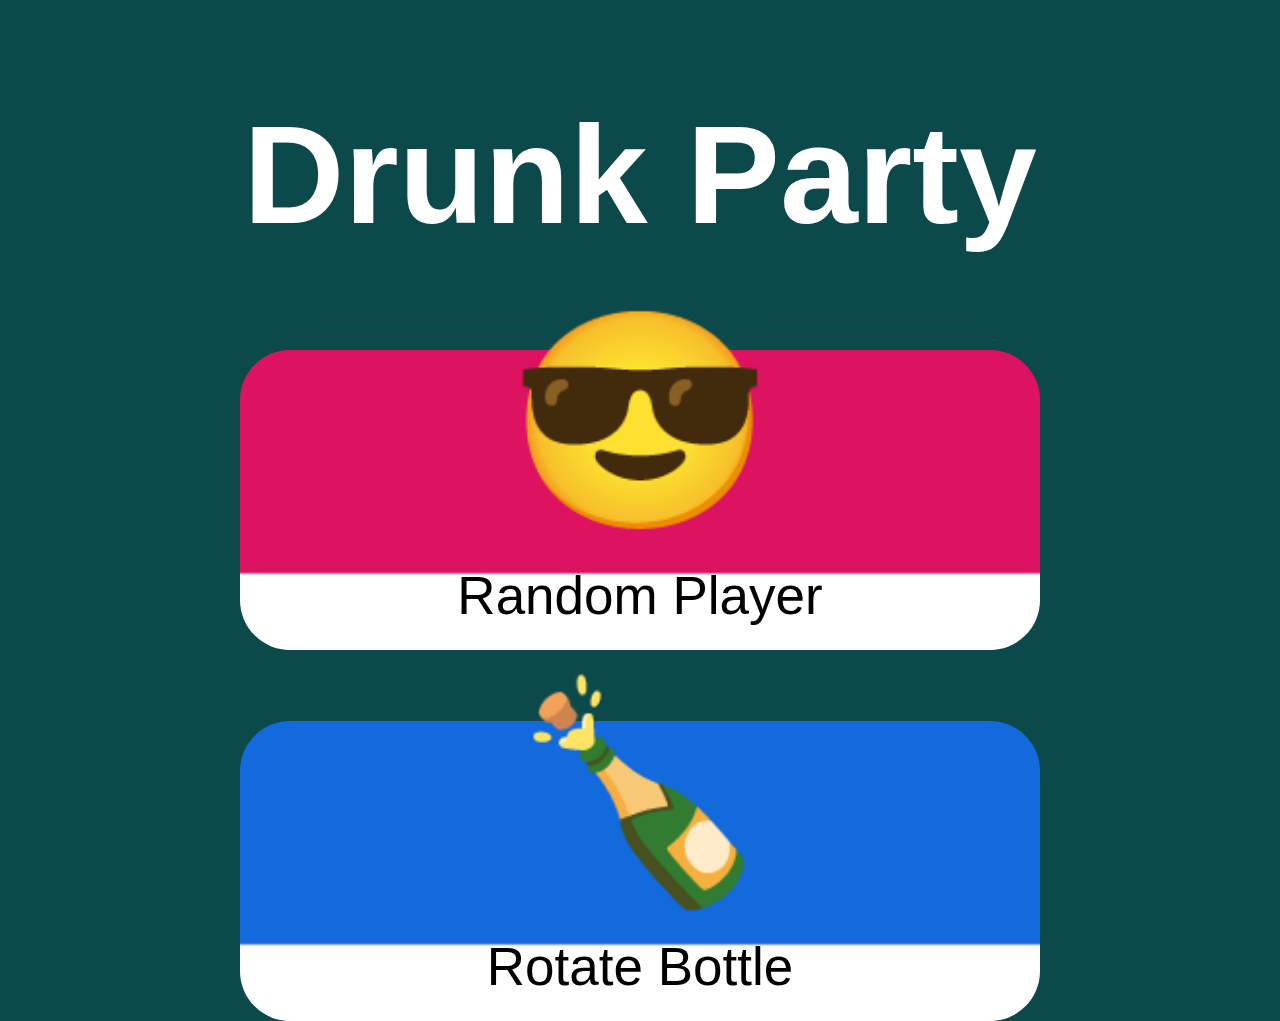
==== index.html @ f1b5a887 "New" ====
<!DOCTYPE html>

<meta charset="UTF-8">
<link rel="stylesheet" href="stylesheet.css">
<script language="javascript" type="text/javascript" src="main.js" defer></script>
<link rel="shortcut icon" href="Logs/logo.png">


<html>
    <title>DrunkParty.de</title>
</html>
<header>
  <div class="buttonlisten" style="align-items: center; text-align: center;">
    <h1 id="maintitle" style="color: #ffffff;">Drunk Party</h1>

    
    <div id="partygame1" onclick="window.location.href='/Site/rdm_game1.html'"> 
      <h1 id="emoji1">&#128526</h1>
      <a>Random Player</a>
    </div>
    <div id="partygame2" onclick="window.location.href='/Site/bottle_game1.html'"> 
      <h1 id="emoji1">🍾</h1>
      <a>Rotate Bottle</a>
    </div>

    
    <!-- <button id="buttonlist" onclick="window.location.href='/Site/rdm_game1.html'">Random Nummer</button> -->
  </div>
</header>
---- stylesheet.css ----
/*Background Main*/
body{
    margin: 0%;
    background: rgb(12, 73, 75);
    
}
/*Headr*/
header{

}
/*Title*/
#maintitle{
    text-align: center;
    font-family: Arial, Helvetica, sans-serif;
    font-size: 140px;
    font: bold;
}
/*Button 1 Random Number*/
#buttonlist{
    height: 25%;
    width: 65%;
    font-family: Arial, Helvetica, sans-serif;
    font-size: 75px;
    font-style: bold;
    background-color: transparent;
    border-color: #ffffff;
    color: #ffffff;
    border-radius: 20px;
    border: 10px solid
    
}
/**/
.buttonlisten{
    transform-origin: 50% 50%;
	  animation: button 10s linear infinite;
    
}
/*5deg anmimation*/
@keyframes button {
    0% {
        transform:rotate(5deg)
      }
      25% {
        transform:rotate(-5deg)
      }
      50%{
        transform:rotate(5deg)
      }
      75% {
        transform:rotate(-5deg)
      }
      100% {
        transform:rotate(5deg) 
      }
}
/*partygame1*/
#partygame1{
  font-family: Arial Black, Arial;
  background: rgb(255,255,255);
  font-style: bold;
  font: bold;
  font-size: 53px;
  background: linear-gradient(0deg, rgba(255,255,255,1) 25%, rgba(221,18,97,1) 26%);
  text-align: center;
  margin: auto;
  width: 800px;
  height: 300px;
  color: rgb(0, 0, 0);
  border-radius: 50px;
}
/*emoji scale*/
#emoji1{
  scale: 2;
  padding: 10px;
}
/*partygame2*/
#partygame2{
  font-family: Arial Black, Arial;
  background: rgb(255,255,255);
  font-style: bold;
  font: bold;
  font-size: 53px;
  background: linear-gradient(0deg, rgba(255,255,255,1) 25%, rgb(18, 106, 221) 26%);
  text-align: center;
  margin: auto;
  width: 800px;
  height: 300px;
  color: rgb(0, 0, 0);
  border-radius: 50px;
}
/**/
/**/
/**/
/**/
/**/
/**/
/**/
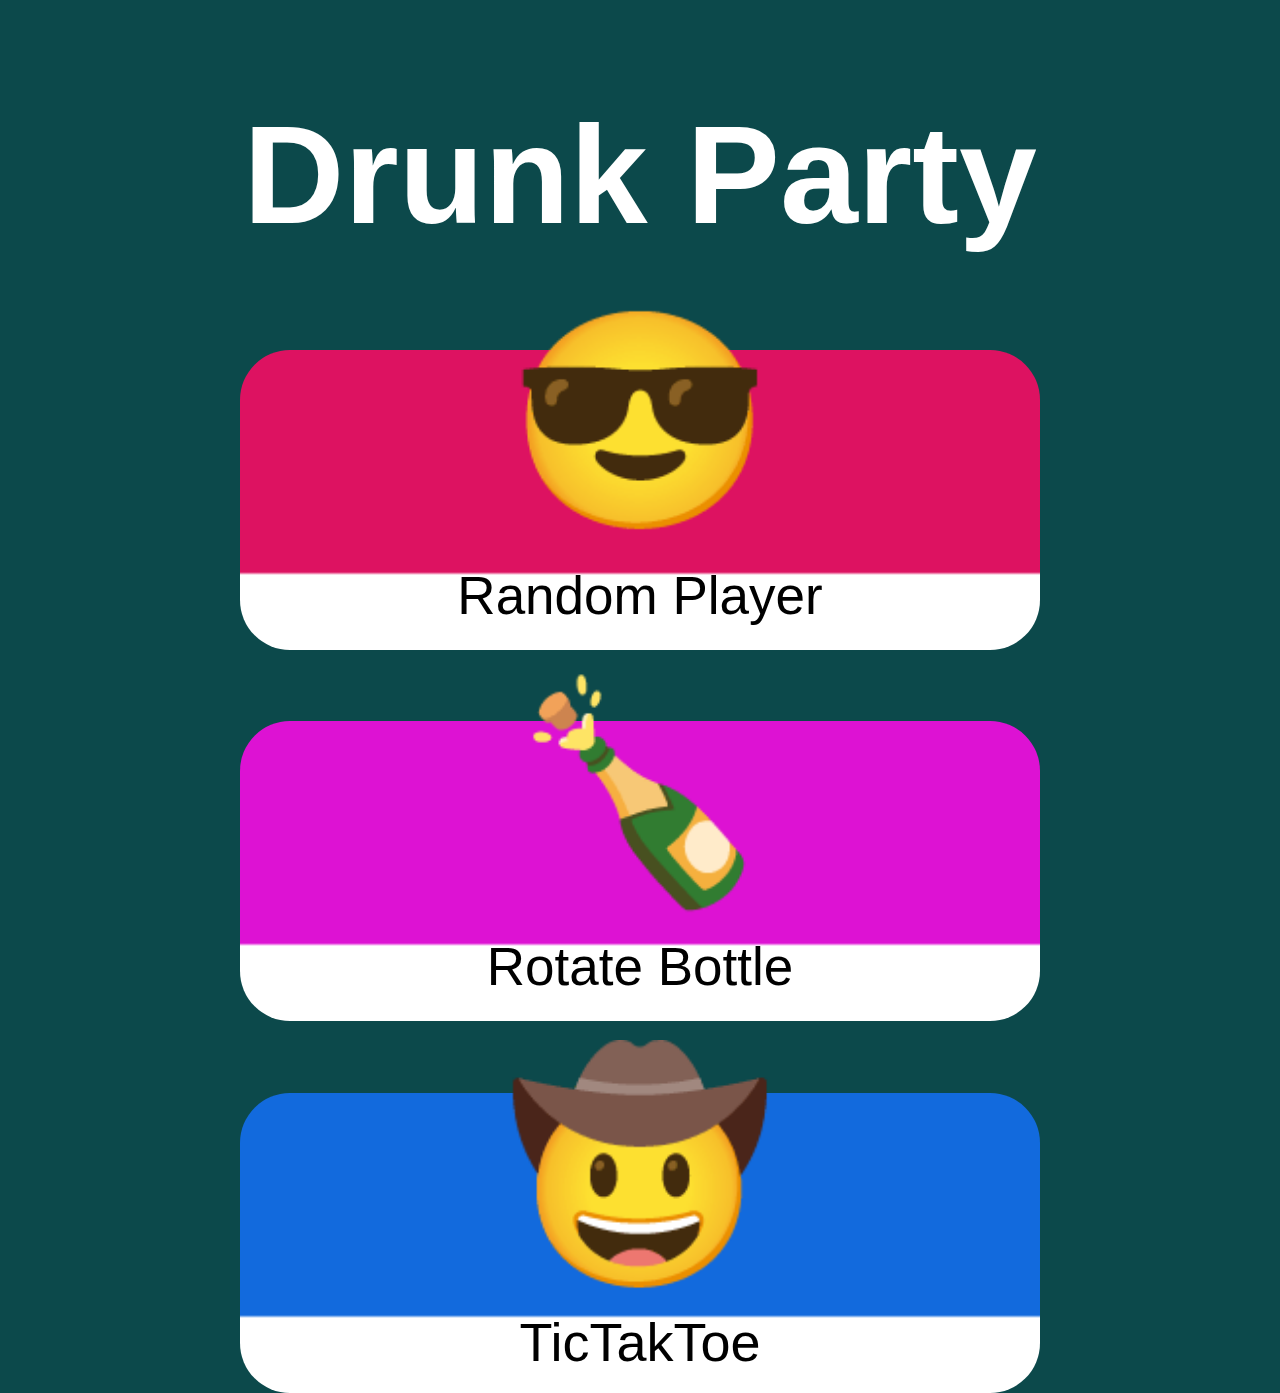
==== commit 726dc2e7: "New" ====
--- a/index.html
+++ b/index.html
@@ -14,13 +14,19 @@
     <h1 id="maintitle" style="color: #ffffff;">Drunk Party</h1>
 
     
-    <div id="partygame1" onclick="window.location.href='/Site/rdm_game1.html'"> 
+    <div id="partygame1" onclick="window.location.href='Site/random_player/random_palyer.html'"> 
       <h1 id="emoji1">&#128526</h1>
       <a>Random Player</a>
     </div>
-    <div id="partygame2" onclick="window.location.href='/Site/bottle_game1.html'"> 
+
+    <div id="partygame2" onclick="window.location.href='/Site/rotate_the_bottle/rotate_the_bottle.html'"> 
       <h1 id="emoji1">🍾</h1>
       <a>Rotate Bottle</a>
+    </div>
+
+    <div id="partygame3" onclick="window.location.href='/Site/tiktaktoe/tiktaktoe.html'"> 
+      <h1 id="emoji1">🤠</h1>
+      <a>TicTakToe</a>
     </div>
 
     
--- a/stylesheet.css
+++ b/stylesheet.css
@@ -73,7 +73,7 @@
   scale: 2;
   padding: 10px;
 }
-/*partygame2*/
+/*Random Player*/
 #partygame2{
   font-family: Arial Black, Arial;
   background: rgb(255,255,255);
@@ -88,7 +88,36 @@
   color: rgb(0, 0, 0);
   border-radius: 50px;
 }
-/**/
+/*Rotating Bottle*/
+#partygame2{
+  font-family: Arial Black, Arial;
+  background: rgb(255,255,255);
+  font-style: bold;
+  font: bold;
+  font-size: 53px;
+  background: linear-gradient(0deg, rgba(255,255,255,1) 25%, rgb(221, 18, 211) 26%);
+  text-align: center;
+  margin: auto;
+  width: 800px;
+  height: 300px;
+  color: rgb(0, 0, 0);
+  border-radius: 50px;
+}
+/*tictaktoe*/
+#partygame3{
+  font-family: Arial Black, Arial;
+  background: rgb(255,255,255);
+  font-style: bold;
+  font: bold;
+  font-size: 54px;
+  background: linear-gradient(0deg, rgba(255,255,255,1) 25%, rgb(18, 106, 221) 26%);
+  text-align: center;
+  margin: auto;
+  width: 800px;
+  height: 300px;
+  color: rgb(0, 0, 0);
+  border-radius: 50px;
+}
 /**/
 /**/
 /**/
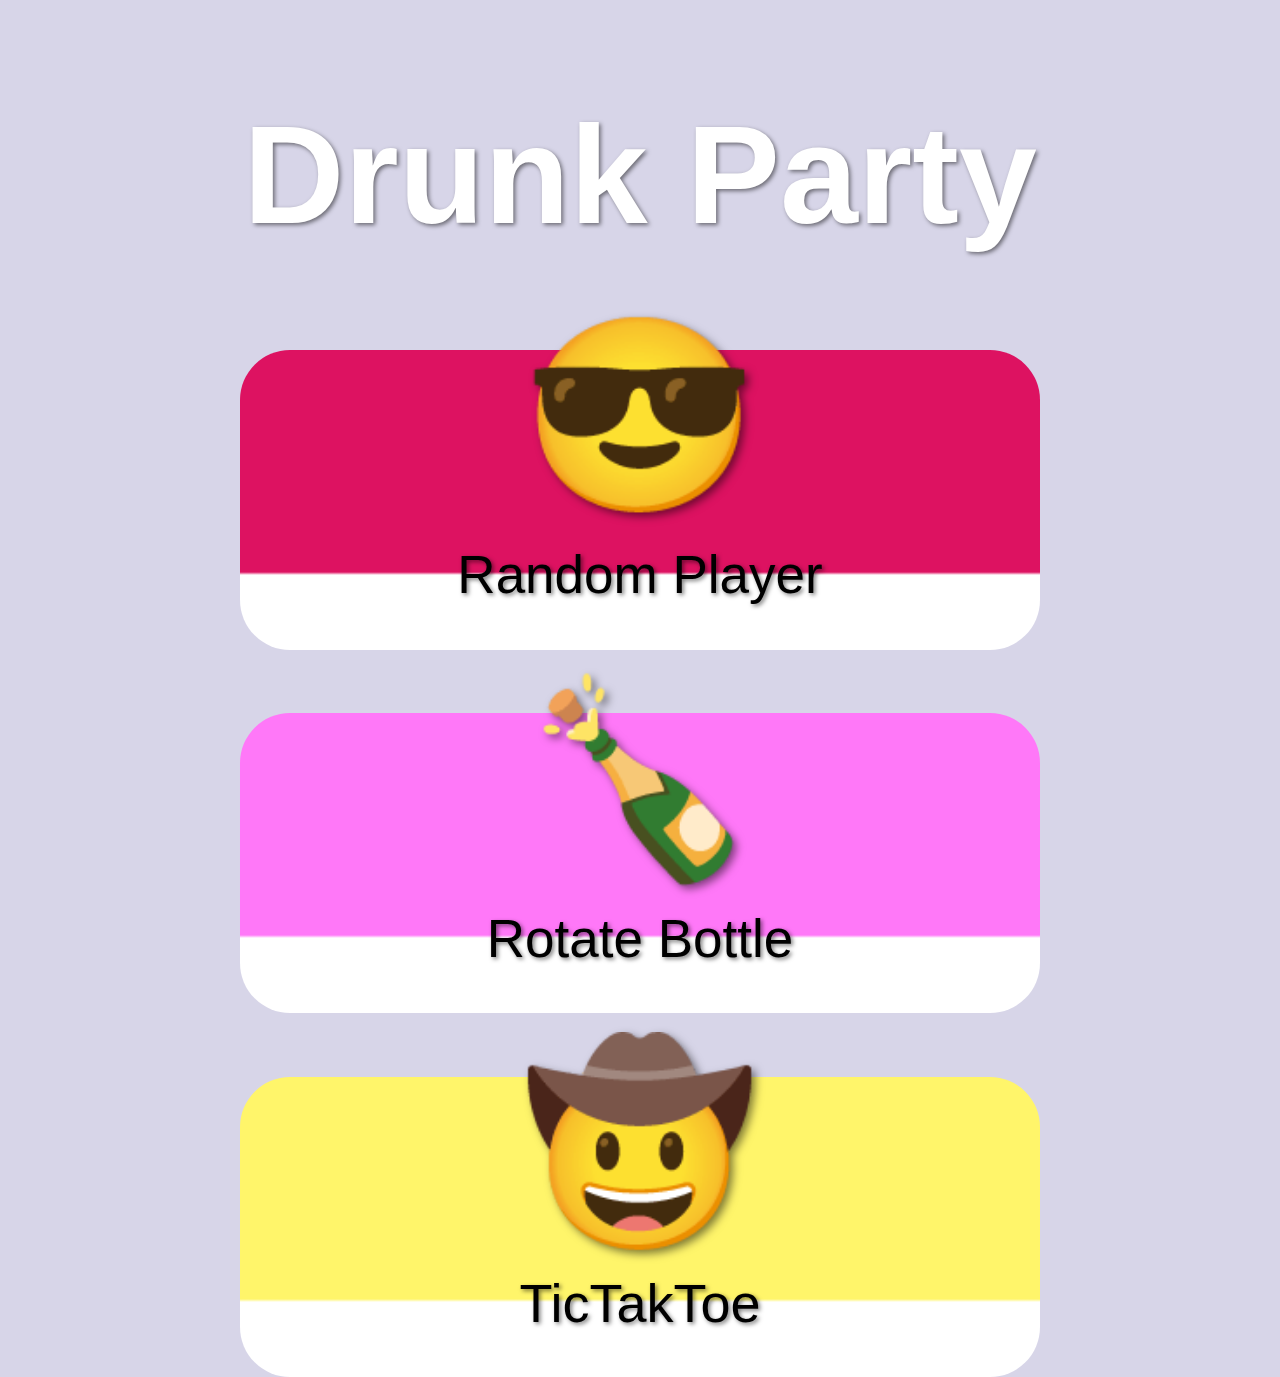
==== commit efee0df5: "bug fixes" ====
--- a/index.html
+++ b/index.html
@@ -32,4 +32,4 @@
     
     <!-- <button id="buttonlist" onclick="window.location.href='/Site/rdm_game1.html'">Random Nummer</button> -->
   </div>
-</header>+</header>
--- a/stylesheet.css
+++ b/stylesheet.css
@@ -1,19 +1,20 @@
+
+
 /*Background Main*/
 body{
     margin: 0%;
-    background: rgb(12, 73, 75);
+    background: rgb(215, 213, 232);
     
 }
 /*Headr*/
-header{
 
-}
 /*Title*/
 #maintitle{
     text-align: center;
     font-family: Arial, Helvetica, sans-serif;
     font-size: 140px;
     font: bold;
+    text-shadow: 2px 2px 4px rgba(0, 0, 0, 0.5);
 }
 /*Button 1 Random Number*/
 #buttonlist{
@@ -38,19 +39,19 @@
 /*5deg anmimation*/
 @keyframes button {
     0% {
-        transform:rotate(5deg)
+        transform:rotate(3deg)
       }
       25% {
-        transform:rotate(-5deg)
+        transform:rotate(-3deg)
       }
       50%{
-        transform:rotate(5deg)
+        transform:rotate(3deg)
       }
       75% {
-        transform:rotate(-5deg)
+        transform:rotate(-3deg)
       }
       100% {
-        transform:rotate(5deg) 
+        transform:rotate(3deg) 
       }
 }
 /*partygame1*/
@@ -67,6 +68,8 @@
   height: 300px;
   color: rgb(0, 0, 0);
   border-radius: 50px;
+  text-shadow: 2px 2px 4px rgba(0, 0, 0, 0.5);
+  
 }
 /*emoji scale*/
 #emoji1{
@@ -80,13 +83,14 @@
   font-style: bold;
   font: bold;
   font-size: 53px;
-  background: linear-gradient(0deg, rgba(255,255,255,1) 25%, rgb(18, 106, 221) 26%);
+  background: linear-gradient(0deg, rgba(255,255,255,1) 25%, rgb(113, 174, 253) 26%);
   text-align: center;
   margin: auto;
   width: 800px;
   height: 300px;
   color: rgb(0, 0, 0);
   border-radius: 50px;
+  text-shadow: 2px 2px 4px rgba(0, 0, 0, 0.5);
 }
 /*Rotating Bottle*/
 #partygame2{
@@ -95,13 +99,14 @@
   font-style: bold;
   font: bold;
   font-size: 53px;
-  background: linear-gradient(0deg, rgba(255,255,255,1) 25%, rgb(221, 18, 211) 26%);
+  background: linear-gradient(0deg, rgba(255,255,255,1) 25%, rgb(255, 120, 248) 26%);
   text-align: center;
   margin: auto;
   width: 800px;
   height: 300px;
   color: rgb(0, 0, 0);
   border-radius: 50px;
+  text-shadow: 2px 2px 4px rgba(0, 0, 0, 0.5);
 }
 /*tictaktoe*/
 #partygame3{
@@ -110,17 +115,24 @@
   font-style: bold;
   font: bold;
   font-size: 54px;
-  background: linear-gradient(0deg, rgba(255,255,255,1) 25%, rgb(18, 106, 221) 26%);
+  background: linear-gradient(0deg, rgba(255,255,255,1) 25%, rgb(255, 245, 106) 26%);
   text-align: center;
   margin: auto;
   width: 800px;
   height: 300px;
   color: rgb(0, 0, 0);
   border-radius: 50px;
+  text-shadow: 2px 2px 4px rgba(0, 0, 0, 0.5);
 }
 /**/
 /**/
 /**/
 /**/
 /**/
-/**/+/**/
+
+@media only screen and (min-width: 1080px) {
+  #emoji1{
+    font-size: 95px;
+  }
+}
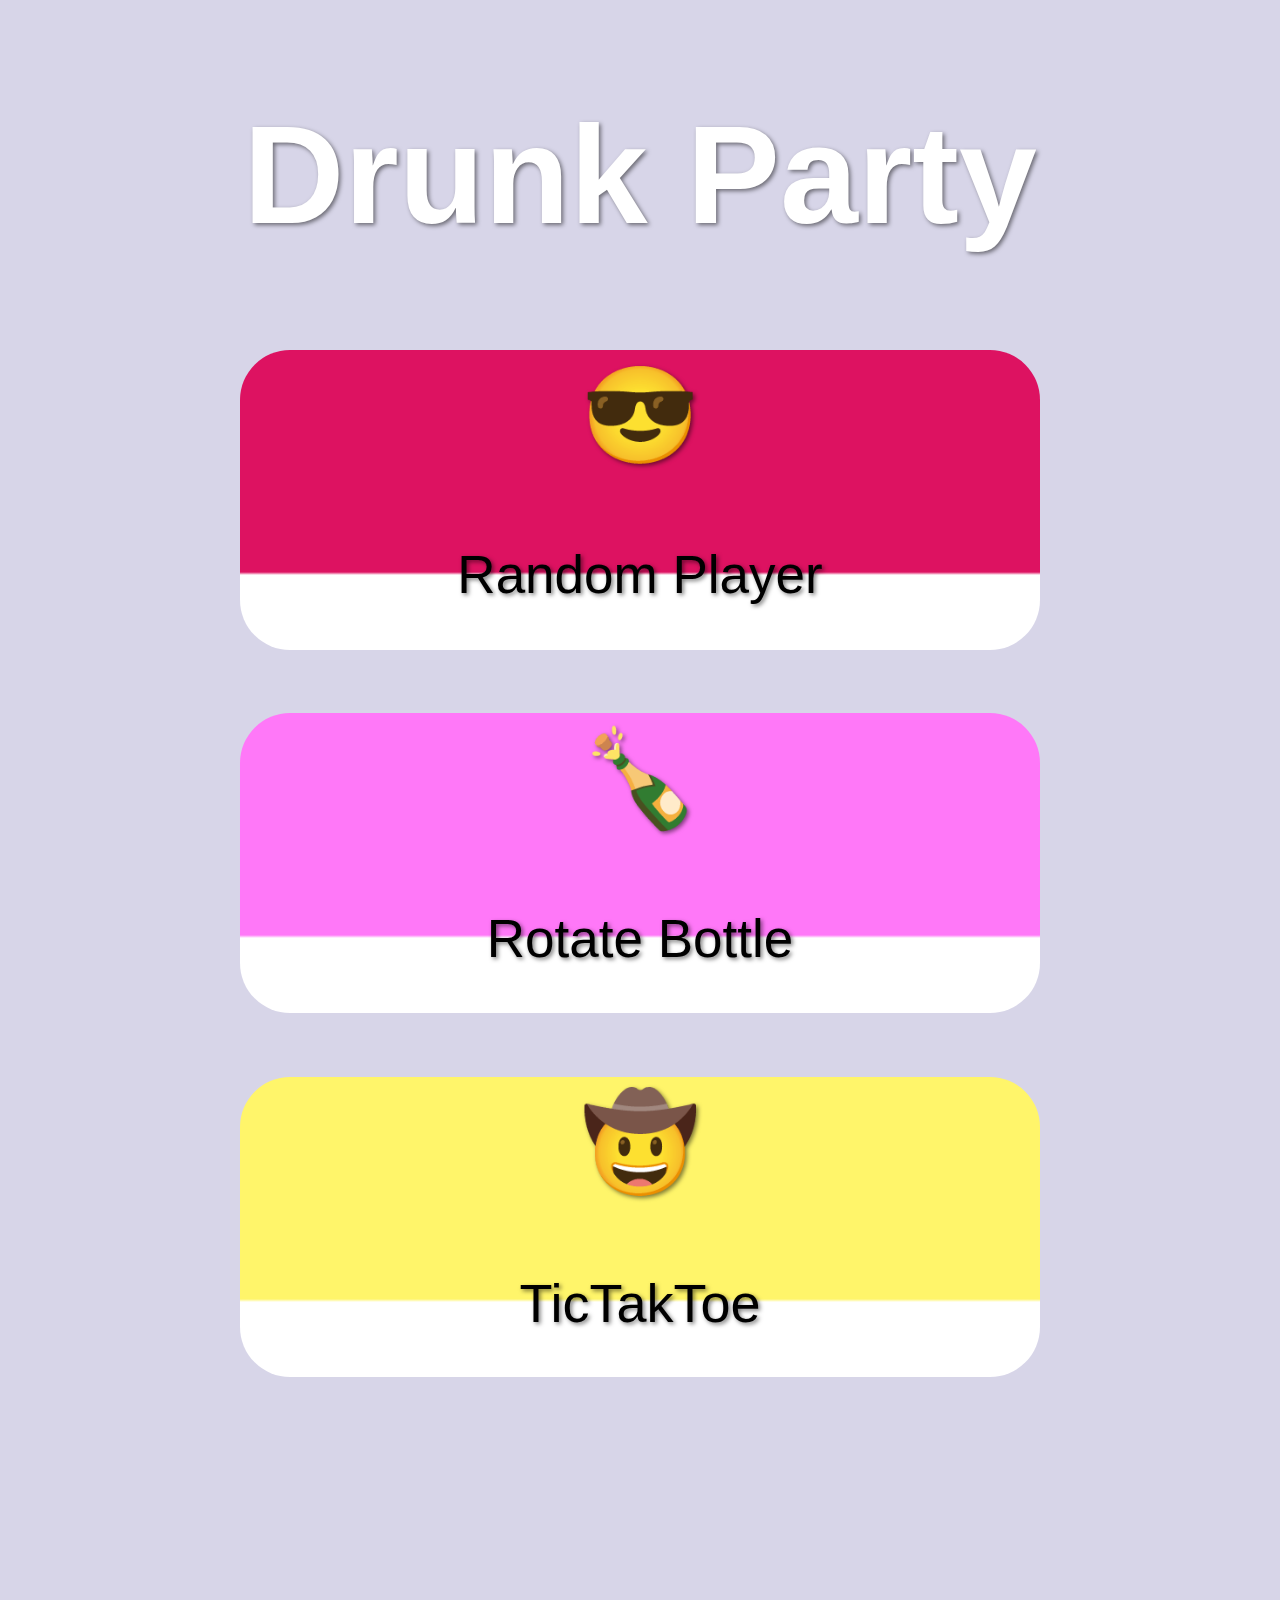
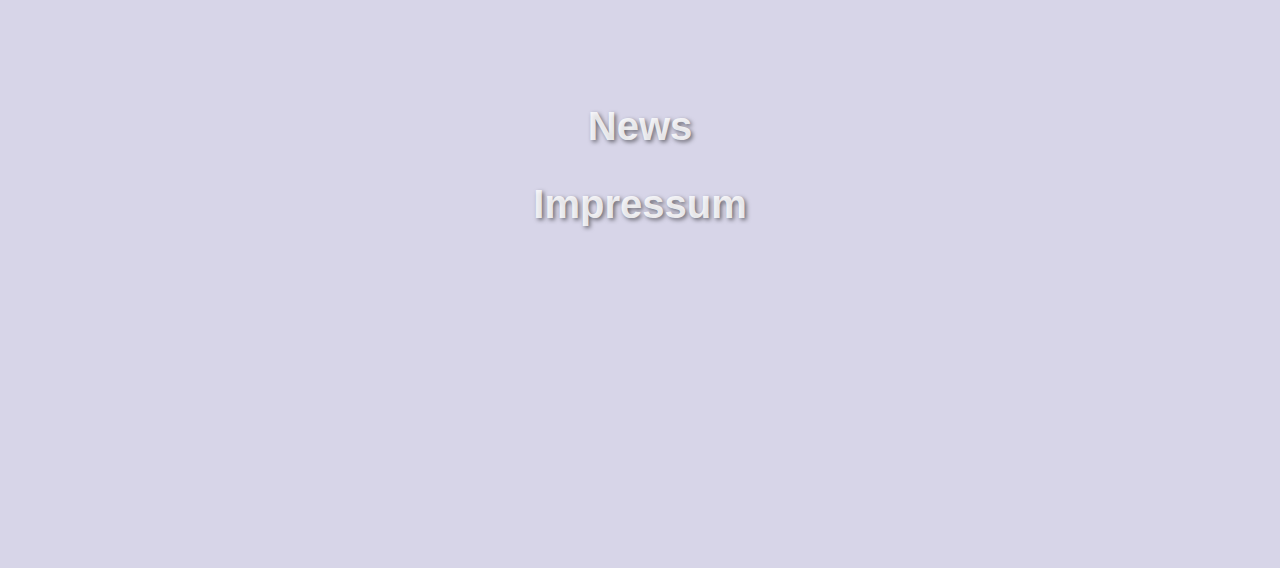
==== commit f61f6d8f: "Add files via upload" ====
--- a/index.html
+++ b/index.html
@@ -12,8 +12,7 @@
 <header>
   <div class="buttonlisten" style="align-items: center; text-align: center;">
     <h1 id="maintitle" style="color: #ffffff;">Drunk Party</h1>
-
-    
+ 
     <div id="partygame1" onclick="window.location.href='Site/random_player/random_palyer.html'"> 
       <h1 id="emoji1">&#128526</h1>
       <a>Random Player</a>
@@ -28,8 +27,17 @@
       <h1 id="emoji1">🤠</h1>
       <a>TicTakToe</a>
     </div>
+    
+    <div class="endbar">
+      <h1 id="news" onclick="window.location.href='/Other/News/news.html'">News</h1>
+      <h2 id="impressum" onclick="window.location.href='/Other/Impressum/impressum.html' ">Impressum</h2>
+    </div>
+
+
 
     
     <!-- <button id="buttonlist" onclick="window.location.href='/Site/rdm_game1.html'">Random Nummer</button> -->
   </div>
+
+
 </header>
--- a/stylesheet.css
+++ b/stylesheet.css
@@ -2,15 +2,14 @@
 
 /*Background Main*/
 body{
-    margin: 0%;
     background: rgb(215, 213, 232);
-    
+  
 }
-/*Headr*/
 
 /*Title*/
 #maintitle{
     text-align: center;
+    align-items: center;
     font-family: Arial, Helvetica, sans-serif;
     font-size: 140px;
     font: bold;
@@ -20,6 +19,7 @@
 #buttonlist{
     height: 25%;
     width: 65%;
+    margin: auto;
     font-family: Arial, Helvetica, sans-serif;
     font-size: 75px;
     font-style: bold;
@@ -28,7 +28,6 @@
     color: #ffffff;
     border-radius: 20px;
     border: 10px solid
-    
 }
 /**/
 .buttonlisten{
@@ -69,12 +68,11 @@
   color: rgb(0, 0, 0);
   border-radius: 50px;
   text-shadow: 2px 2px 4px rgba(0, 0, 0, 0.5);
-  
 }
 /*emoji scale*/
 #emoji1{
-  scale: 2;
   padding: 10px;
+
 }
 /*Random Player*/
 #partygame2{
@@ -124,15 +122,30 @@
   border-radius: 50px;
   text-shadow: 2px 2px 4px rgba(0, 0, 0, 0.5);
 }
+/*impressum endbar*/
+.endbar{
+  padding: 300px;
+  color: rgba(255, 255, 255, 0.836);
+}
+/**/
+#impressum{
+  font-family: Arial Black, Arial;
+  text-shadow: 2px 2px 4px rgba(0, 0, 0, 0.5);
+  font-size: 40px;
+}
+/**/
+#news{
+  font-family: Arial Black, Arial;
+  text-shadow: 2px 2px 4px rgba(0, 0, 0, 0.5);
+  font-size: 40px;
+}
 /**/
 /**/
 /**/
-/**/
-/**/
-/**/
+
 
 @media only screen and (min-width: 1080px) {
   #emoji1{
     font-size: 95px;
   }
-}
+}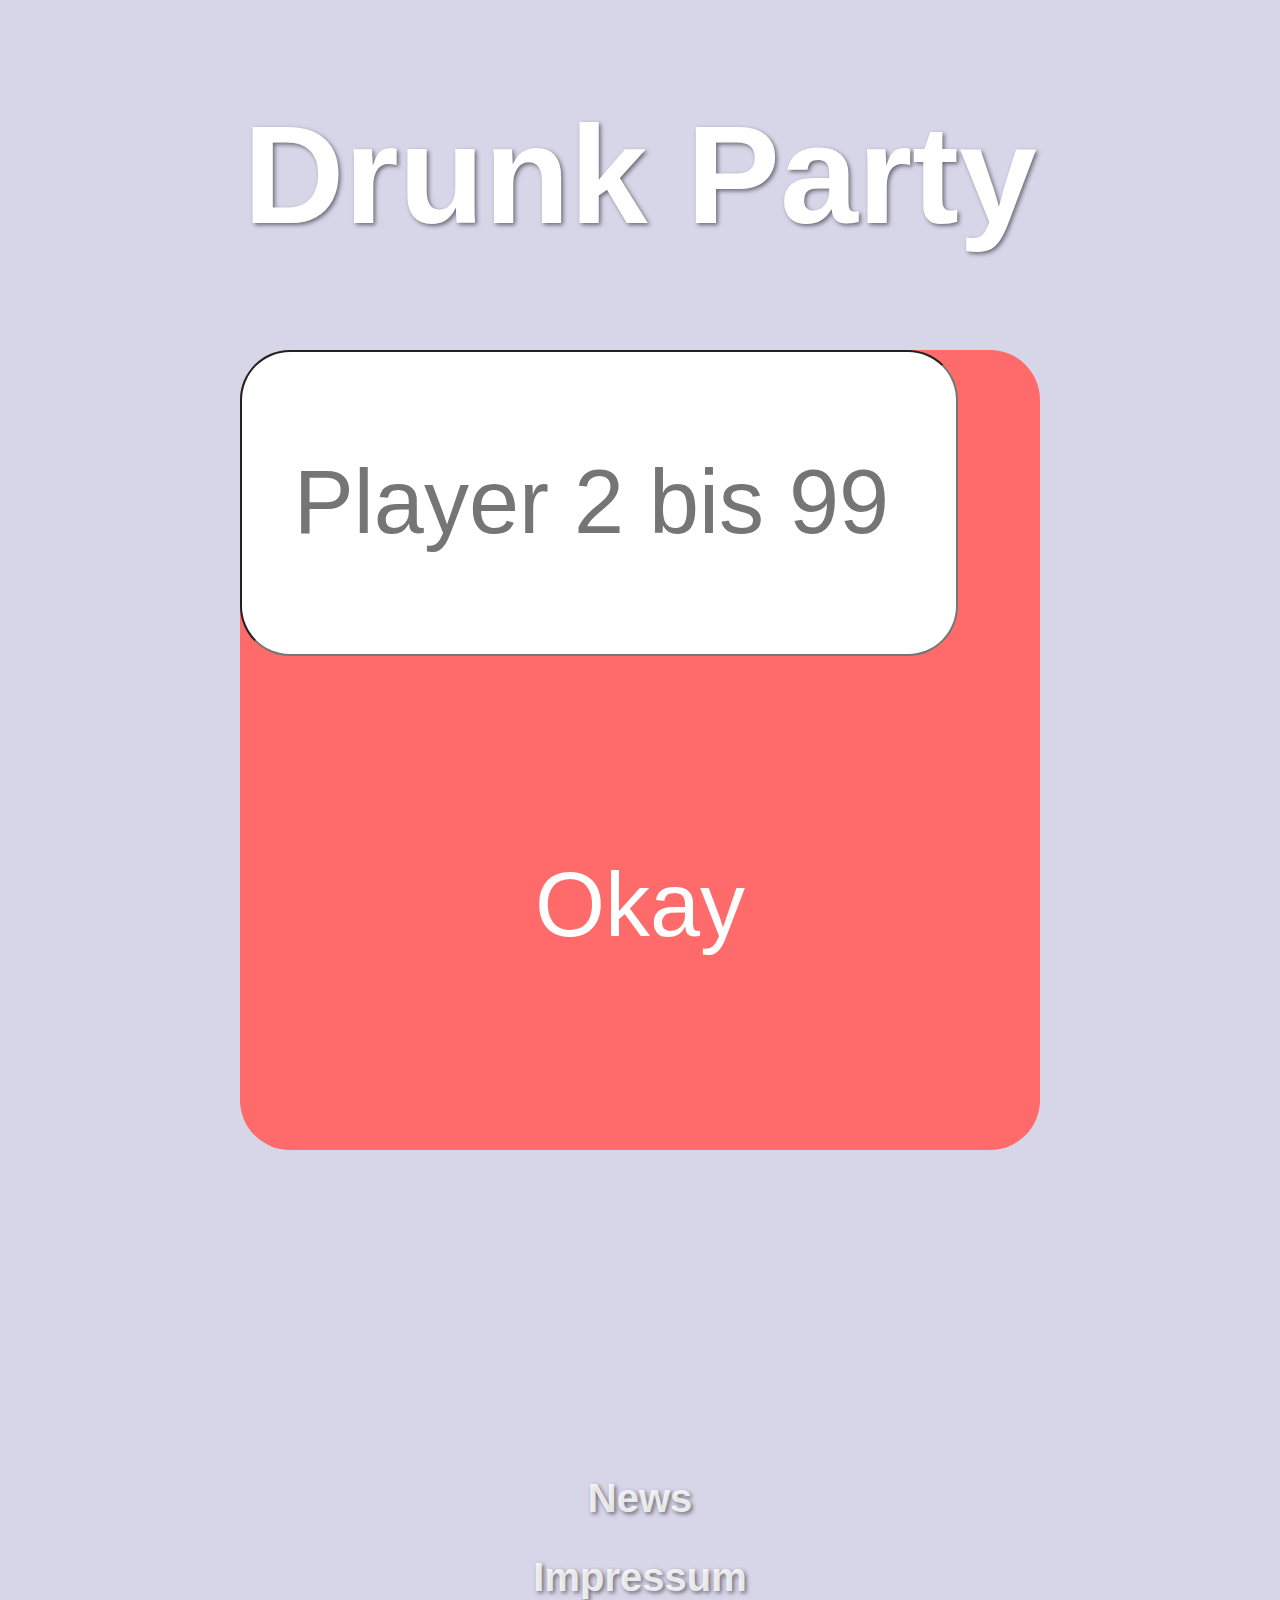
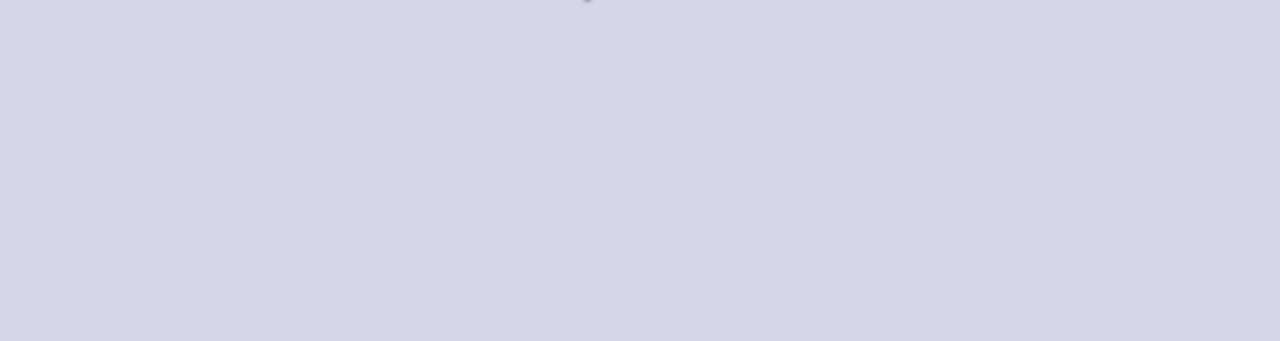
==== commit ca593433: "Add files via upload" ====
--- a/index.html
+++ b/index.html
@@ -10,14 +10,20 @@
     <title>DrunkParty.de</title>
 </html>
 <header>
+
   <div class="buttonlisten" style="align-items: center; text-align: center;">
     <h1 id="maintitle" style="color: #ffffff;">Drunk Party</h1>
  
+    <div id="nummernfenster">
+      <input type="number" id="eingabe" placeholder="Player 2 bis 99">
+      <button id="ok-button" onclick="schließeFenster()">Okay</button>
+    </div>
+    
     <div id="partygame1" onclick="window.location.href='Site/random_player/random_palyer.html'"> 
       <h1 id="emoji1">&#128526</h1>
       <a>Random Player</a>
     </div>
-
+    
     <div id="partygame2" onclick="window.location.href='/Site/rotate_the_bottle/rotate_the_bottle.html'"> 
       <h1 id="emoji1">🍾</h1>
       <a>Rotate Bottle</a>
@@ -34,8 +40,6 @@
     </div>
 
 
-
-    
     <!-- <button id="buttonlist" onclick="window.location.href='/Site/rdm_game1.html'">Random Nummer</button> -->
   </div>
 
--- a/stylesheet.css
+++ b/stylesheet.css
@@ -53,6 +53,56 @@
         transform:rotate(3deg) 
       }
 }
+
+/*nummernfenster*/
+#nummernfenster {
+  font-family: Arial Black, Arial;
+  background: rgb(255,255,255);
+  font-style: bold;
+  font: bold;
+  font-size: 54px;
+  background-color: rgb(255, 106, 106);
+  text-align: center;
+  margin: auto;
+  width: 800px;
+  height: 800px;
+  color: rgb(0, 0, 0);
+  border-radius: 50px;
+  text-shadow: 2px 2px 4px rgba(0, 0, 0, 0.5);
+
+}
+
+/*eingabe*/
+#eingabe {
+  font-family: Arial Black, Arial;
+  display: block;
+  width: 710px;
+  text-align: center;
+  height: 300px;
+  font-size: 90px;
+  border-radius: 50px;
+}
+/*okay button*/
+#ok-button {
+  font-family: Arial Black, Arial;
+  display: block;
+  text-align: center;
+  font-size: 90px;
+  margin-top: 100px;
+  background-color: rgb(255, 106, 106);
+  color: #fff;
+  border: none;
+  justify-content: center;
+  align-items: center;
+  width: 800px;
+  height: 300px;
+  border-radius: 50px;
+  cursor: pointer;
+  z-index: 4;
+}
+
+
+
 /*partygame1*/
 #partygame1{
   font-family: Arial Black, Arial;
@@ -141,11 +191,14 @@
 }
 /**/
 /**/
-/**/
-
-
+/*Pc Auflösung*/
 @media only screen and (min-width: 1080px) {
   #emoji1{
     font-size: 95px;
   }
-}+}
+
+
+
+
+
